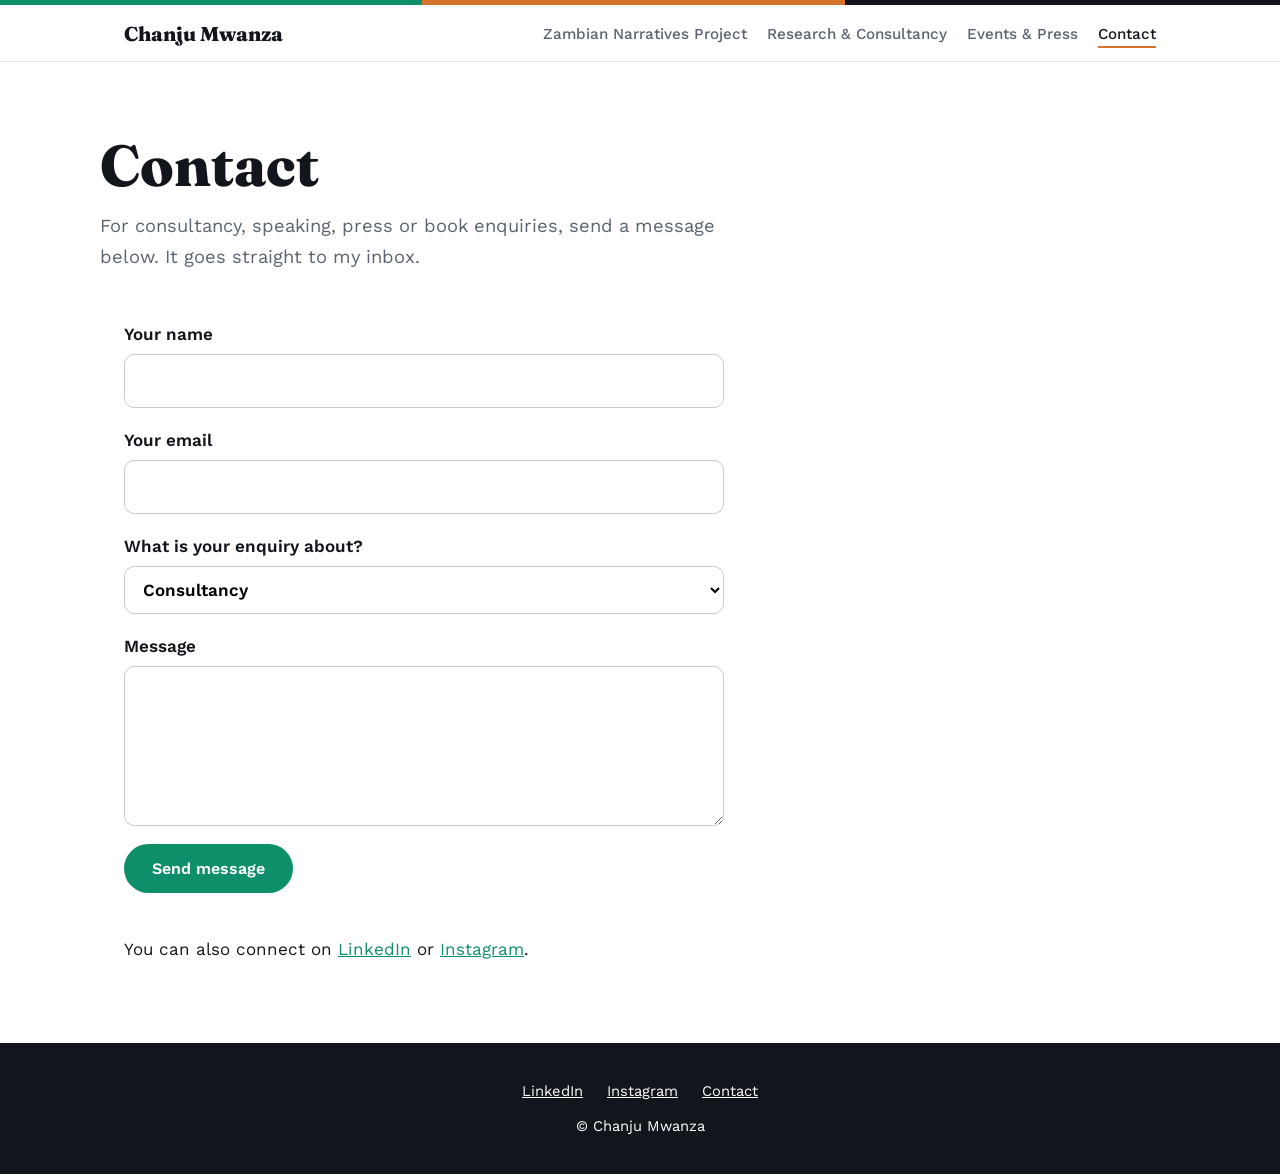
==== contact.html @ a1e7d8d2 "Add files via upload" ====
<!DOCTYPE html><html lang="en"><head><meta charset="utf-8"><meta name="viewport" content="width=device-width, initial-scale=1">
<title>Contact | Chanju Mwanza</title><meta name="description" content="Contact Chanju Mwanza about consultancy, speaking, press or book enquiries.">
<link rel="preconnect" href="https://fonts.googleapis.com"><link rel="preconnect" href="https://fonts.gstatic.com" crossorigin>
<link href="https://fonts.googleapis.com/css2?family=Fraunces:opsz,wght@9..144,500;9..144,800&family=Work+Sans:wght@400;500;600&display=swap" rel="stylesheet">
<link rel="stylesheet" href="style.css"></head><body>
<div class="stripe"></div>
<header><div class="wrap"><a class="logo" href="index.html">Chanju Mwanza</a><nav aria-label="Main"><a href="zambian-narratives-project.html">Zambian Narratives Project</a><a href="research-consultancy.html">Research & Consultancy</a><a href="events-press.html">Events & Press</a><a href="contact.html" aria-current="page">Contact</a></nav></div></header>
<main>
<div class="wrap page-title"><h1>Contact</h1><p>For consultancy, speaking, press or book enquiries, send a message below. It goes straight to my inbox.</p></div>
<section style="padding-top:24px"><div class="wrap">
<!-- Replace YOUR_FORM_ID with the ID from formspree.io -->
<form action="https://formspree.io/f/YOUR_FORM_ID" method="POST">
<label>Your name<input name="name" required autocomplete="name"></label>
<label>Your email<input type="email" name="email" required autocomplete="email"></label>
<label>What is your enquiry about?<select name="topic"><option>Consultancy</option><option>Speaking or events</option><option>Press</option><option>Zambian Narratives Project</option><option>Other</option></select></label>
<label>Message<textarea name="message" required></textarea></label>
<input class="hp" type="text" name="_gotcha" tabindex="-1" autocomplete="off" aria-hidden="true">
<div><button class="btn solid" type="submit">Send message</button></div></form>
<p style="margin-top:32px">You can also connect on <a href="https://www.linkedin.com/in/chanjumwanza" target="_blank" rel="noopener">LinkedIn</a> or <a href="https://instagram.com/chanjumwanza" target="_blank" rel="noopener">Instagram</a>.</p></div></section></main>
<footer><a href="https://www.linkedin.com/in/chanjumwanza" target="_blank" rel="noopener">LinkedIn</a><a href="https://instagram.com/chanjumwanza" target="_blank" rel="noopener">Instagram</a><a href="contact.html">Contact</a><p style="margin-top:10px">© Chanju Mwanza</p></footer></body></html>
---- style.css ----
:root{--ink:#12161C;--slate:#5B6470;--mist:#F3F4F6;--line:#E1E4E8;--green:#0E8F6A;--copper:#D4742C;--serif:'Fraunces',Georgia,serif;--sans:'Work Sans',system-ui,sans-serif}
*{box-sizing:border-box;margin:0}
html{scroll-behavior:smooth}
body{font:17px/1.65 var(--sans);color:var(--ink);background:#fff}
a{color:var(--green)}
:focus-visible{outline:3px solid var(--copper);outline-offset:3px}
.wrap{max-width:1080px;margin:0 auto;padding:0 24px}
h1,h2,h3{font-family:var(--serif);line-height:1.1;font-weight:800}
h2{font-size:clamp(1.9rem,4.5vw,2.8rem);margin-bottom:20px}
h3{font-size:1.35rem;margin-bottom:8px}
p+p{margin-top:14px}
section{padding:80px 0}
.stripe{height:5px;background:linear-gradient(90deg,var(--green) 0 33%,var(--copper) 33% 66%,var(--ink) 66%)}
header{position:sticky;top:0;z-index:5;background:#fff;border-bottom:1px solid var(--line)}
header .wrap{display:flex;justify-content:space-between;align-items:center;flex-wrap:wrap;gap:8px;padding-top:14px;padding-bottom:14px}
.logo{font:800 1.25rem var(--serif);text-decoration:none;color:var(--ink)}
nav a{margin-left:20px;text-decoration:none;color:var(--slate);font-weight:500;font-size:.95rem}
nav a:hover,nav a[aria-current]{color:var(--ink)}
nav a[aria-current]{border-bottom:2px solid var(--copper);padding-bottom:3px}
.hero{background:var(--ink);color:#fff;padding:96px 0}
.hero .wrap{display:grid;grid-template-columns:1.2fr 1fr;gap:56px;align-items:center}
.hero h1{font-size:clamp(2.6rem,7vw,4.8rem)}
.hero p.lead{font-size:1.2rem;margin:22px 0 30px;color:#C9CED6;max-width:32em}
.kicker{color:var(--copper);font-weight:600;margin-bottom:14px}
.btn{display:inline-block;padding:13px 26px;border-radius:999px;font-weight:600;text-decoration:none;margin:0 10px 10px 0;border:2px solid transparent;cursor:pointer;font-family:var(--sans);font-size:1rem}
.btn.solid{background:var(--green);color:#fff}
.btn.line{border-color:currentColor;color:inherit}
.btn:hover{background:var(--copper);border-color:var(--copper);color:#fff}
.cover{aspect-ratio:4/5;background:linear-gradient(160deg,var(--green),#0A5E47);border-radius:18px;display:grid;place-items:center;text-align:center;padding:24px;overflow:hidden}
.cover img{width:100%;height:100%;object-fit:cover}
.cover span{font:800 2rem var(--serif)}
.grid{display:grid;grid-template-columns:repeat(auto-fit,minmax(250px,1fr));gap:24px;margin-top:30px}
.card{background:var(--mist);border-radius:14px;padding:28px}
.card a.more{font-weight:600;text-decoration:none}
.alt{background:var(--mist)}
.alt .card{background:#fff}
.split{display:grid;grid-template-columns:1fr 1fr;gap:48px;align-items:start}
.tags{display:flex;flex-wrap:wrap;gap:10px;list-style:none;padding:0;margin-top:20px}
.tags li{border:1px solid var(--line);background:#fff;border-radius:999px;padding:6px 16px;font-size:.92rem}
.video{aspect-ratio:16/9;width:100%;border:0;border-radius:14px;background:#000;display:block;margin-top:16px}
.list li{list-style:none;padding:18px 0;border-bottom:1px solid var(--line)}
.list a{font-weight:600}
.page-title{padding:72px 0 24px}
.page-title h1{font-size:clamp(2.2rem,6vw,3.6rem)}
.page-title p{color:var(--slate);max-width:36em;margin-top:14px;font-size:1.15rem}
form{display:grid;gap:18px;max-width:600px}
label{font-weight:600;display:grid;gap:6px}
input,select,textarea{font:inherit;padding:12px 14px;border:1px solid #C5CAD1;border-radius:10px;background:#fff;width:100%}
textarea{min-height:160px}
.hp{position:absolute;left:-9999px}
footer{background:var(--ink);color:#fff;padding:36px 0;text-align:center;font-size:.92rem}
footer a{color:#fff;margin:0 12px}
@media(max-width:760px){.hero .wrap,.split{grid-template-columns:1fr}.cover{max-width:300px}nav a{margin:0 14px 0 0}section{padding:56px 0}}
@media(prefers-reduced-motion:reduce){html{scroll-behavior:auto}}
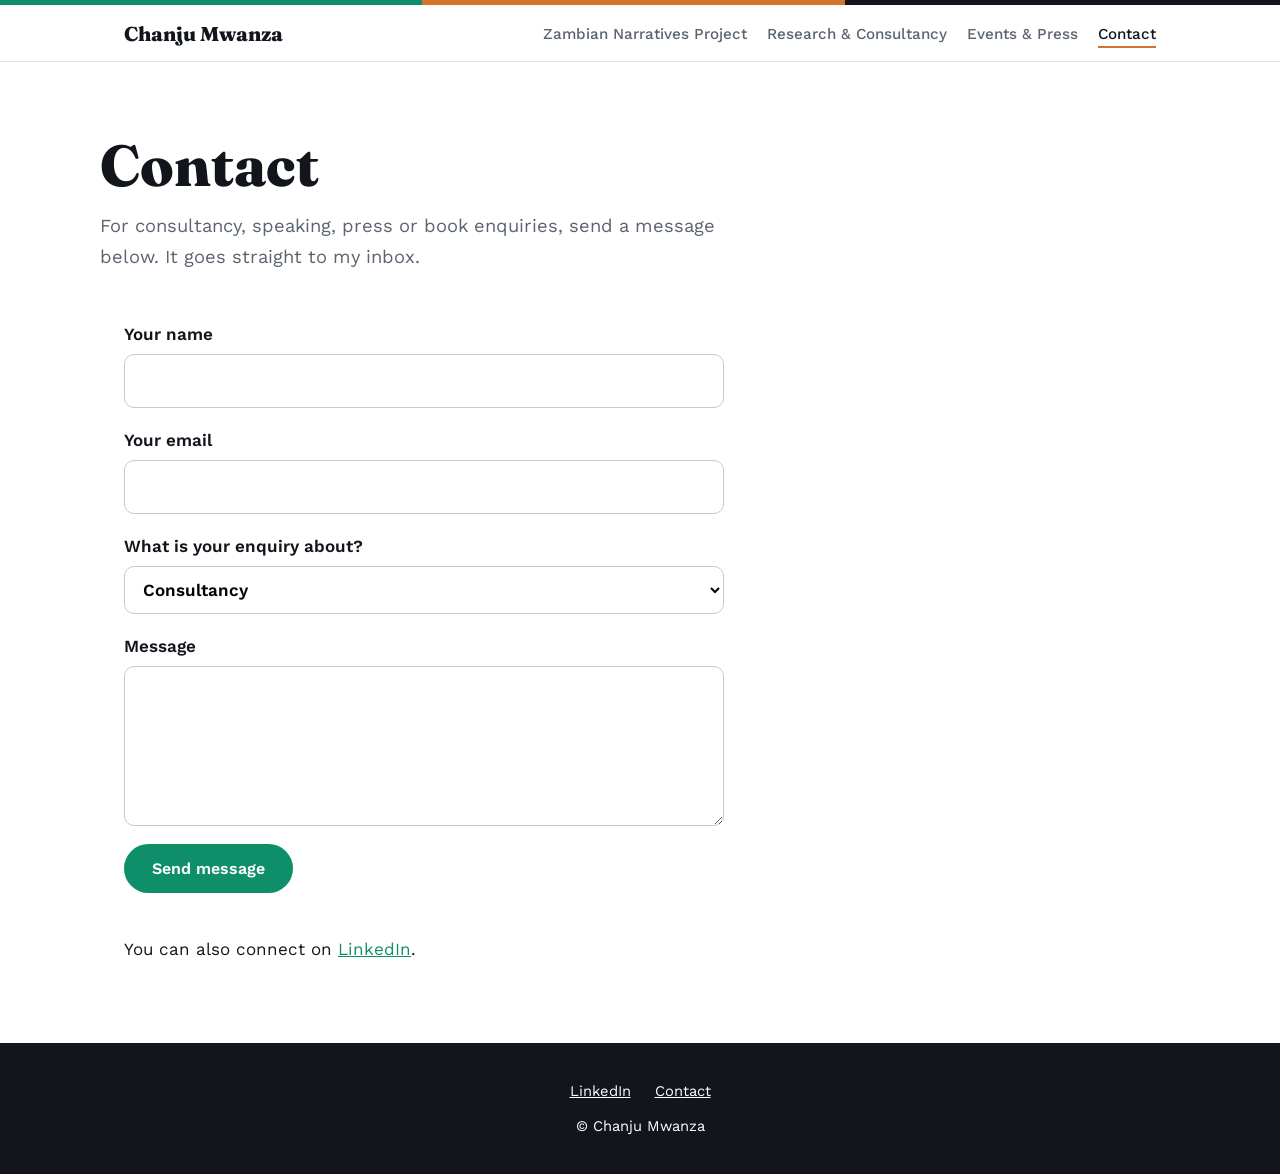
==== commit 1ec7f1e9: "Change form action URL in contact.html Updated form action URL for form submission." ====
--- a/contact.html
+++ b/contact.html
@@ -8,13 +8,12 @@
 <main>
 <div class="wrap page-title"><h1>Contact</h1><p>For consultancy, speaking, press or book enquiries, send a message below. It goes straight to my inbox.</p></div>
 <section style="padding-top:24px"><div class="wrap">
-<!-- Replace YOUR_FORM_ID with the ID from formspree.io -->
-<form action="https://formspree.io/f/YOUR_FORM_ID" method="POST">
+<form action="https://formspree.io/f/https://formspree.io/f/moejjved" method="POST">
 <label>Your name<input name="name" required autocomplete="name"></label>
 <label>Your email<input type="email" name="email" required autocomplete="email"></label>
 <label>What is your enquiry about?<select name="topic"><option>Consultancy</option><option>Speaking or events</option><option>Press</option><option>Zambian Narratives Project</option><option>Other</option></select></label>
 <label>Message<textarea name="message" required></textarea></label>
 <input class="hp" type="text" name="_gotcha" tabindex="-1" autocomplete="off" aria-hidden="true">
 <div><button class="btn solid" type="submit">Send message</button></div></form>
-<p style="margin-top:32px">You can also connect on <a href="https://www.linkedin.com/in/chanjumwanza" target="_blank" rel="noopener">LinkedIn</a> or <a href="https://instagram.com/chanjumwanza" target="_blank" rel="noopener">Instagram</a>.</p></div></section></main>
-<footer><a href="https://www.linkedin.com/in/chanjumwanza" target="_blank" rel="noopener">LinkedIn</a><a href="https://instagram.com/chanjumwanza" target="_blank" rel="noopener">Instagram</a><a href="contact.html">Contact</a><p style="margin-top:10px">© Chanju Mwanza</p></footer></body></html>+<p style="margin-top:32px">You can also connect on <a href="https://www.linkedin.com/in/chanjumwanza" target="_blank" rel="noopener">LinkedIn</a>.</p></div></section></main>
+<footer><a href="https://www.linkedin.com/in/chanjumwanza" target="_blank" rel="noopener">LinkedIn</a><a href="contact.html">Contact</a><p style="margin-top:10px">© Chanju Mwanza</p></footer></body></html>
